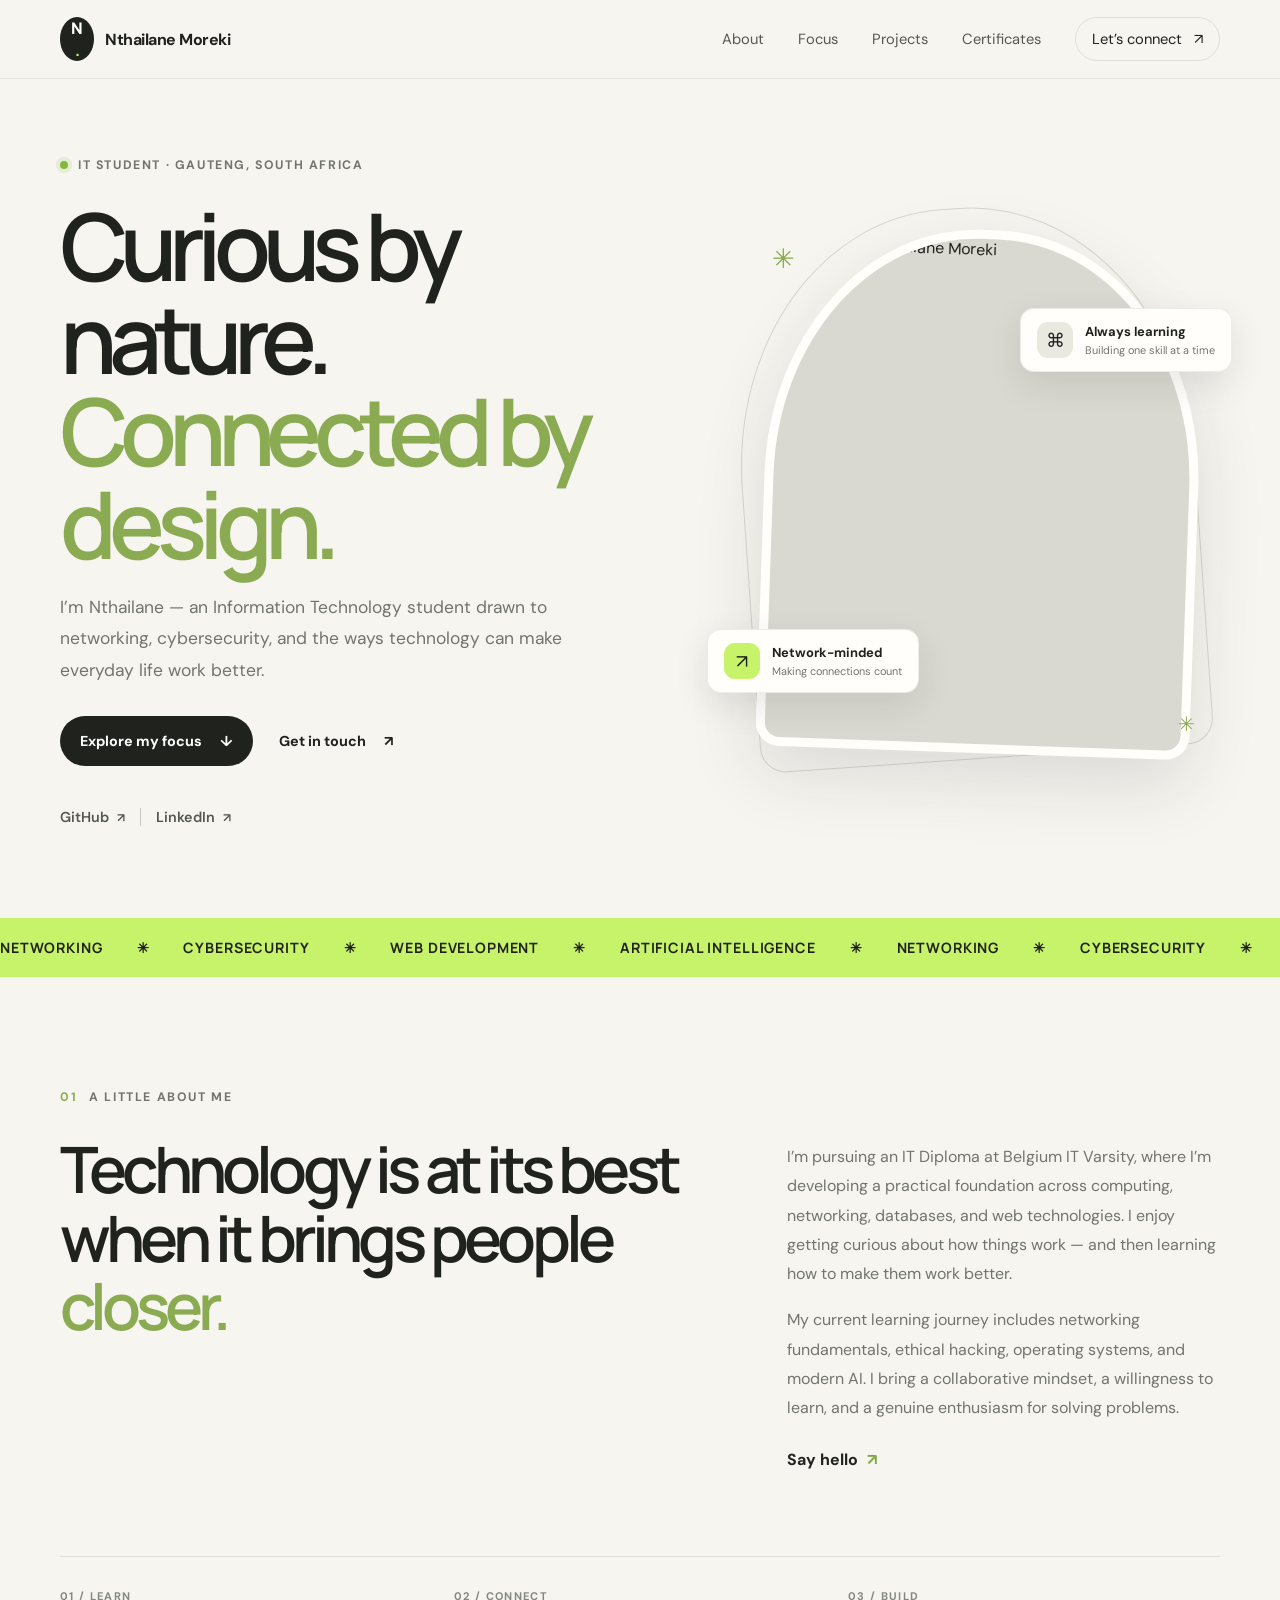
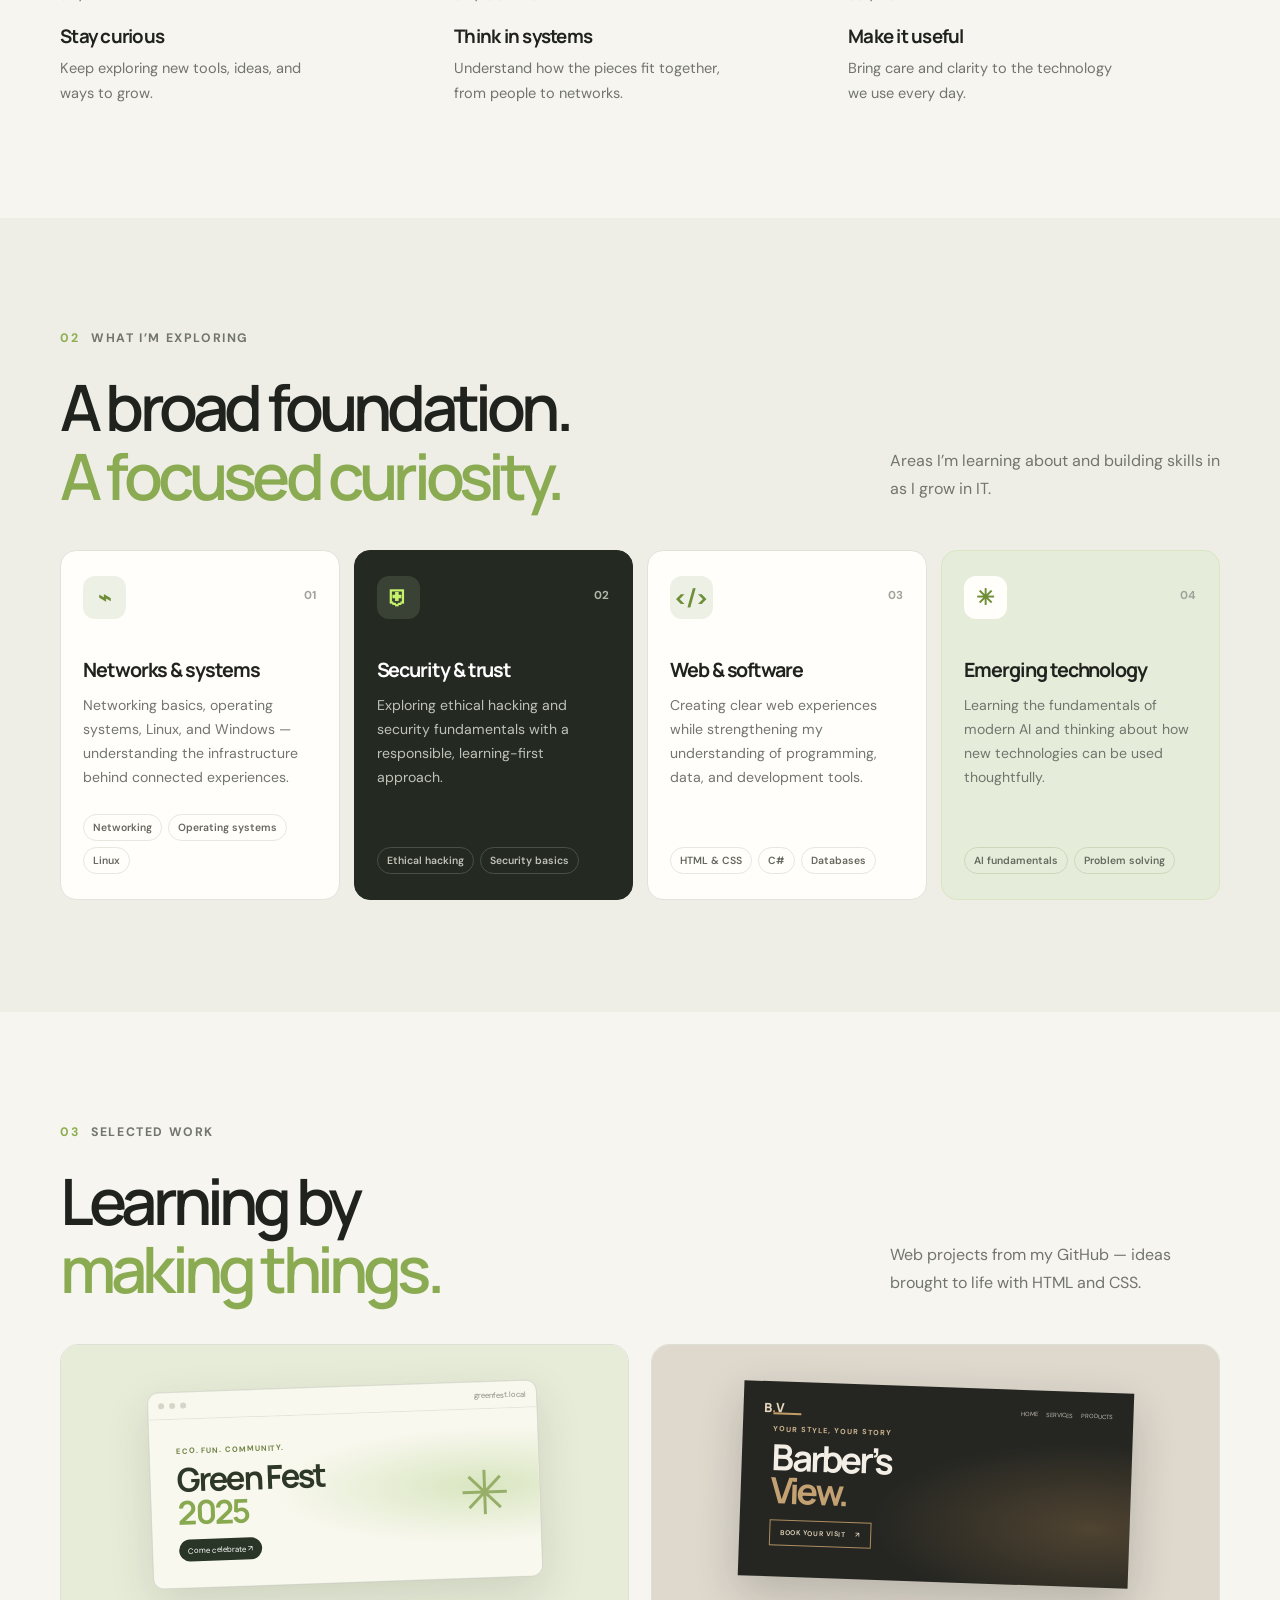
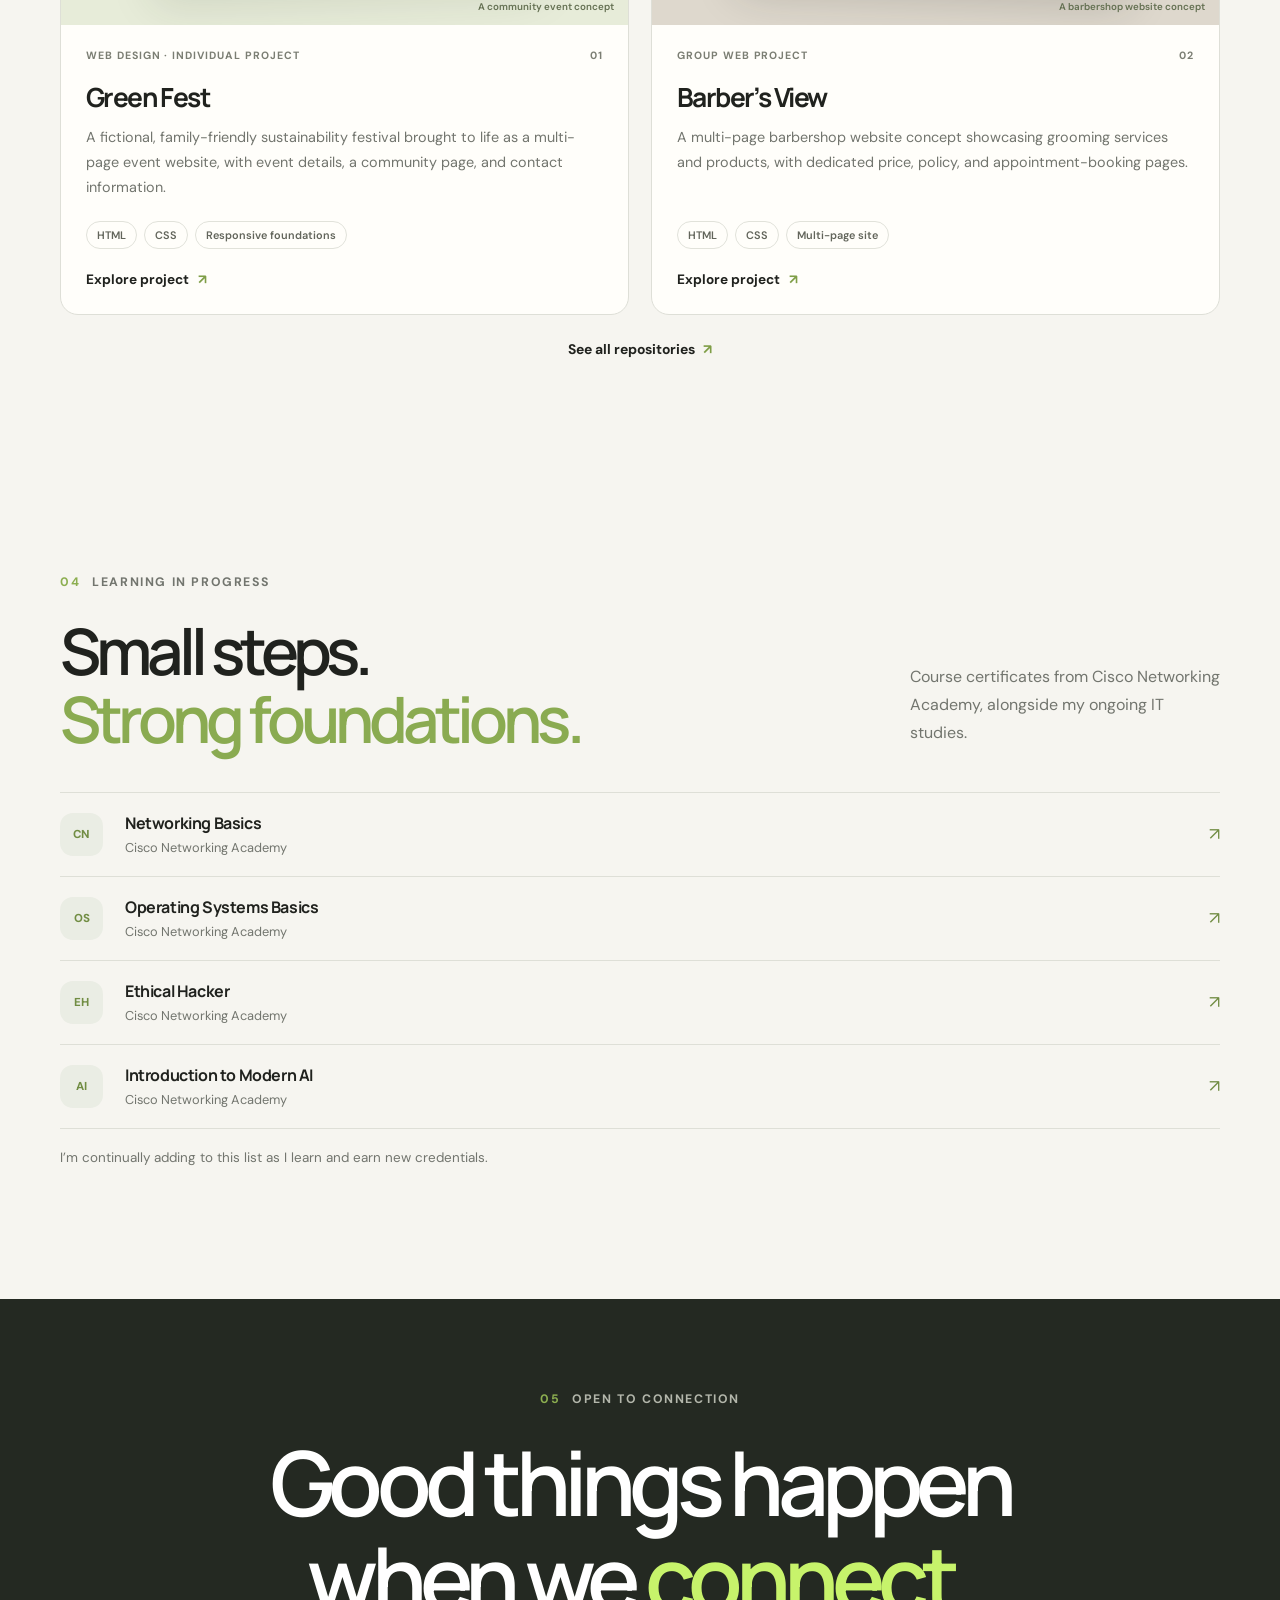
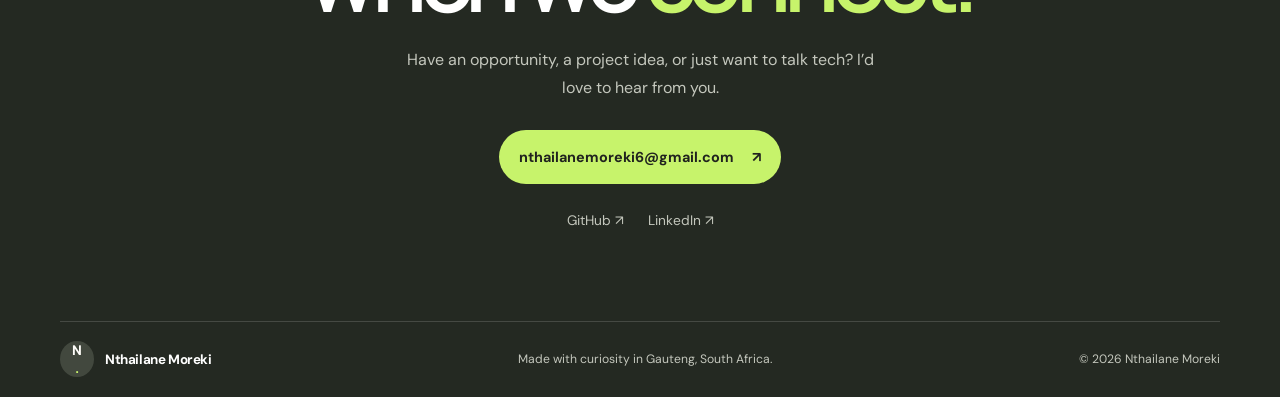
==== index.html @ 4c878d3d "Add files via upload" ====
<!doctype html>
<html lang="en">
  <head>
    <meta charset="UTF-8" />
    <meta name="viewport" content="width=device-width, initial-scale=1.0" />
    <meta
      name="description"
      content="The portfolio of Nthailane Moreki, an IT student in Gauteng, South Africa, focused on networking, cybersecurity, and thoughtful web experiences."
    />
    <meta name="theme-color" content="#f6f5f0" />
    <title>Nthailane Moreki — IT Student &amp; Aspiring Network Professional</title>
    <link rel="preconnect" href="https://fonts.googleapis.com" />
    <link rel="preconnect" href="https://fonts.gstatic.com" crossorigin />
    <link
      href="https://fonts.googleapis.com/css2?family=DM+Sans:wght@400;500;600;700&family=Manrope:wght@400;500;600;700;800&display=swap"
      rel="stylesheet"
    />
    <link rel="stylesheet" href="styles.css" />
    <script src="script.js" defer></script>
  </head>
  <body>
    <a class="skip-link" href="#main">Skip to content</a>
    <header class="site-header">
      <nav class="nav container" aria-label="Main navigation">
        <a class="brand" href="#home" aria-label="Nthailane Moreki, home">
          <span class="brand-mark">N<span>.</span></span>
          <span>Nthailane Moreki</span>
        </a>
        <button
          class="menu-toggle"
          type="button"
          aria-expanded="false"
          aria-controls="nav-links"
          aria-label="Open navigation menu"
        >
          <span></span><span></span>
        </button>
        <div class="nav-links" id="nav-links">
          <a href="#about">About</a>
          <a href="#focus">Focus</a>
          <a href="#projects">Projects</a>
          <a href="#certificates">Certificates</a>
          <a class="nav-contact" href="#contact">Let’s connect <span aria-hidden="true">↗</span></a>
        </div>
      </nav>
    </header>

    <main id="main">
      <section class="hero container" id="home" aria-labelledby="hero-title">
        <div class="hero-copy">
          <p class="eyebrow"><span class="status-dot"></span> IT student · Gauteng, South Africa</p>
          <h1 id="hero-title">Curious by nature.<br /><span>Connected by design.</span></h1>
          <p class="hero-intro">
            I’m Nthailane — an Information Technology student drawn to networking,
            cybersecurity, and the ways technology can make everyday life work better.
          </p>
          <div class="hero-actions">
            <a class="button button-primary" href="#focus">Explore my focus <span aria-hidden="true">↓</span></a>
            <a class="button button-text" href="mailto:nthailanemoreki6@gmail.com">Get in touch <span aria-hidden="true">↗</span></a>
          </div>
          <div class="hero-socials" aria-label="Social profiles">
            <a href="https://github.com/Nthailne" target="_blank" rel="noreferrer">
              GitHub <span aria-hidden="true">↗</span>
            </a>
            <span class="social-divider" aria-hidden="true"></span>
            <a href="https://www.linkedin.com/in/nthailane-moreki-953134298" target="_blank" rel="noreferrer">
              LinkedIn <span aria-hidden="true">↗</span>
            </a>
          </div>
        </div>
        <div class="hero-art" aria-label="Portrait of Nthailane Moreki">
          <div class="portrait-frame">
            <img
              src="assets/portrait.png"
              alt="Portrait of Nthailane Moreki"
              width="768"
              height="1024"
            />
          </div>
          <div class="portrait-note note-top">
            <span class="note-icon" aria-hidden="true">⌘</span>
            <span><strong>Always learning</strong><small>Building one skill at a time</small></span>
          </div>
          <div class="portrait-note note-bottom">
            <span class="note-icon note-icon-green" aria-hidden="true">↗</span>
            <span><strong>Network-minded</strong><small>Making connections count</small></span>
          </div>
          <span class="art-spark spark-one" aria-hidden="true">✳</span>
          <span class="art-spark spark-two" aria-hidden="true">✳</span>
        </div>
      </section>

      <div class="ticker" aria-label="Areas of interest">
        <div class="ticker-track">
          <span>Networking</span><i>✳</i><span>Cybersecurity</span><i>✳</i><span>Web development</span><i>✳</i><span>Artificial intelligence</span><i>✳</i>
          <span>Networking</span><i>✳</i><span>Cybersecurity</span><i>✳</i><span>Web development</span><i>✳</i><span>Artificial intelligence</span><i>✳</i>
        </div>
      </div>

      <section class="section container about-section" id="about" aria-labelledby="about-title">
        <div class="section-kicker"><span>01</span> A little about me</div>
        <div class="about-layout">
          <h2 id="about-title">Technology is at its best when it brings people <span>closer.</span></h2>
          <div class="about-copy">
            <p>
              I’m pursuing an IT Diploma at Belgium IT Varsity, where I’m developing
              a practical foundation across computing, networking, databases, and web
              technologies. I enjoy getting curious about how things work — and then
              learning how to make them work better.
            </p>
            <p>
              My current learning journey includes networking fundamentals, ethical
              hacking, operating systems, and modern AI. I bring a collaborative mindset,
              a willingness to learn, and a genuine enthusiasm for solving problems.
            </p>
            <a class="inline-link" href="mailto:nthailanemoreki6@gmail.com">Say hello <span aria-hidden="true">↗</span></a>
          </div>
        </div>
        <div class="principles">
          <article class="principle">
            <span class="principle-number">01 / LEARN</span>
            <h3>Stay curious</h3>
            <p>Keep exploring new tools, ideas, and ways to grow.</p>
          </article>
          <article class="principle">
            <span class="principle-number">02 / CONNECT</span>
            <h3>Think in systems</h3>
            <p>Understand how the pieces fit together, from people to networks.</p>
          </article>
          <article class="principle">
            <span class="principle-number">03 / BUILD</span>
            <h3>Make it useful</h3>
            <p>Bring care and clarity to the technology we use every day.</p>
          </article>
        </div>
      </section>

      <section class="section focus-section" id="focus" aria-labelledby="focus-title">
        <div class="container">
          <div class="section-kicker"><span>02</span> What I’m exploring</div>
          <div class="section-heading">
            <h2 id="focus-title">A broad foundation.<br /><span>A focused curiosity.</span></h2>
            <p>Areas I’m learning about and building skills in as I grow in IT.</p>
          </div>
          <div class="focus-grid">
            <article class="focus-card">
              <span class="focus-icon" aria-hidden="true">⌁</span>
              <span class="focus-index">01</span>
              <h3>Networks &amp; systems</h3>
              <p>Networking basics, operating systems, Linux, and Windows — understanding the infrastructure behind connected experiences.</p>
              <div class="tag-row"><span>Networking</span><span>Operating systems</span><span>Linux</span></div>
            </article>
            <article class="focus-card focus-card-dark">
              <span class="focus-icon" aria-hidden="true">⛨</span>
              <span class="focus-index">02</span>
              <h3>Security &amp; trust</h3>
              <p>Exploring ethical hacking and security fundamentals with a responsible, learning-first approach.</p>
              <div class="tag-row"><span>Ethical hacking</span><span>Security basics</span></div>
            </article>
            <article class="focus-card">
              <span class="focus-icon" aria-hidden="true">&lt;/&gt;</span>
              <span class="focus-index">03</span>
              <h3>Web &amp; software</h3>
              <p>Creating clear web experiences while strengthening my understanding of programming, data, and development tools.</p>
              <div class="tag-row"><span>HTML &amp; CSS</span><span>C#</span><span>Databases</span></div>
            </article>
            <article class="focus-card focus-card-accent">
              <span class="focus-icon" aria-hidden="true">✳</span>
              <span class="focus-index">04</span>
              <h3>Emerging technology</h3>
              <p>Learning the fundamentals of modern AI and thinking about how new technologies can be used thoughtfully.</p>
              <div class="tag-row"><span>AI fundamentals</span><span>Problem solving</span></div>
            </article>
          </div>
        </div>
      </section>

      <section class="section container projects-section" id="projects" aria-labelledby="projects-title">
        <div class="section-kicker"><span>03</span> Selected work</div>
        <div class="section-heading">
          <h2 id="projects-title">Learning by<br /><span>making things.</span></h2>
          <p>Web projects from my GitHub — ideas brought to life with HTML and CSS.</p>
        </div>
        <div class="project-grid">
          <article class="project-card">
            <div class="project-preview green-preview" aria-hidden="true">
              <div class="preview-browser">
                <div class="preview-browser-bar"><span></span><span></span><span></span><small>greenfest.local</small></div>
                <div class="green-preview-content">
                  <span class="preview-eyebrow">ECO. FUN. COMMUNITY.</span>
                  <strong>Green Fest<br /><span>2025</span></strong>
                  <span class="preview-cta">Come celebrate ↗</span>
                  <span class="preview-leaf">✳</span>
                </div>
              </div>
              <span class="preview-label">A community event concept</span>
            </div>
            <div class="project-content">
              <div class="project-meta"><span>Web design · Individual project</span><span>01</span></div>
              <h3>Green Fest</h3>
              <p>A fictional, family-friendly sustainability festival brought to life as a multi-page event website, with event details, a community page, and contact information.</p>
              <div class="project-tags"><span>HTML</span><span>CSS</span><span>Responsive foundations</span></div>
              <a
                class="project-link"
                href="https://github.com/Nthailne/Webproject2/tree/main/WPR161%20Assignment-3/WPR161%20Assignment"
                target="_blank"
                rel="noreferrer"
                aria-label="View Green Fest project files on GitHub"
              >Explore project <span aria-hidden="true">↗</span></a>
            </div>
          </article>

          <article class="project-card">
            <div class="project-preview barber-preview" aria-hidden="true">
              <div class="barber-preview-content">
                <span class="barber-preview-brand">B<span>.</span>V</span>
                <span class="barber-preview-nav">HOME　 SERVICES　 PRODUCTS</span>
                <span class="barber-preview-rule"></span>
                <span class="barber-preview-kicker">YOUR STYLE, YOUR STORY</span>
                <strong>Barber’s<br /><span>View.</span></strong>
                <span class="barber-preview-button">BOOK YOUR VISIT　 ↗</span>
              </div>
              <span class="preview-label">A barbershop website concept</span>
            </div>
            <div class="project-content">
              <div class="project-meta"><span>Group web project</span><span>02</span></div>
              <h3>Barber’s View</h3>
              <p>A multi-page barbershop website concept showcasing grooming services and products, with dedicated price, policy, and appointment-booking pages.</p>
              <div class="project-tags"><span>HTML</span><span>CSS</span><span>Multi-page site</span></div>
              <a
                class="project-link"
                href="https://github.com/Nthailne/Web/tree/main/Project%20WRP161%20GROUP%20K1-A/Project%20WRP161%20GROUP%20K1-A"
                target="_blank"
                rel="noreferrer"
                aria-label="View Barber’s View project files on GitHub"
              >Explore project <span aria-hidden="true">↗</span></a>
            </div>
          </article>
        </div>
        <a class="all-projects-link" href="https://github.com/Nthailne?tab=repositories" target="_blank" rel="noreferrer">See all repositories <span aria-hidden="true">↗</span></a>
      </section>

      <section class="section container certificates-section" id="certificates" aria-labelledby="certificates-title">
        <div class="section-kicker"><span>04</span> Learning in progress</div>
        <div class="section-heading certificate-heading">
          <h2 id="certificates-title">Small steps.<br /><span>Strong foundations.</span></h2>
          <p>Course certificates from Cisco Networking Academy, alongside my ongoing IT studies.</p>
        </div>
        <div class="certificate-list">
          <a class="certificate" href="https://www.netacad.com/certificates/?issuanceId=53b3142d-e673-4922-b9e4-df9b06e0c4f4" target="_blank" rel="noreferrer">
            <span class="certificate-mark">CN</span>
            <span class="certificate-info"><strong>Networking Basics</strong><small>Cisco Networking Academy</small></span>
            <span class="certificate-link" aria-label="View Networking Basics certificate">↗</span>
          </a>
          <a class="certificate" href="https://www.netacad.com/certificates/?issuanceId=6ae05796-5d64-4e06-bf46-164c580086ac" target="_blank" rel="noreferrer">
            <span class="certificate-mark">OS</span>
            <span class="certificate-info"><strong>Operating Systems Basics</strong><small>Cisco Networking Academy</small></span>
            <span class="certificate-link" aria-label="View Operating Systems Basics certificate">↗</span>
          </a>
          <a class="certificate" href="https://www.netacad.com/certificates/?issuanceId=324e916f-9018-460d-a2b4-26484194b357" target="_blank" rel="noreferrer">
            <span class="certificate-mark">EH</span>
            <span class="certificate-info"><strong>Ethical Hacker</strong><small>Cisco Networking Academy</small></span>
            <span class="certificate-link" aria-label="View Ethical Hacker certificate">↗</span>
          </a>
          <a class="certificate" href="https://www.netacad.com/certificates/?issuanceId=44372e90-e81b-4233-b494-1ccb7a37f717" target="_blank" rel="noreferrer">
            <span class="certificate-mark">AI</span>
            <span class="certificate-info"><strong>Introduction to Modern AI</strong><small>Cisco Networking Academy</small></span>
            <span class="certificate-link" aria-label="View Introduction to Modern AI certificate">↗</span>
          </a>
        </div>
        <p class="certificate-note">I’m continually adding to this list as I learn and earn new credentials.</p>
      </section>

      <section class="contact-section" id="contact" aria-labelledby="contact-title">
        <div class="container contact-inner">
          <div class="section-kicker"><span>05</span> Open to connection</div>
          <h2 id="contact-title">Good things happen<br />when we <span>connect.</span></h2>
          <p>Have an opportunity, a project idea, or just want to talk tech? I’d love to hear from you.</p>
          <a class="button button-light" href="mailto:nthailanemoreki6@gmail.com">nthailanemoreki6@gmail.com <span aria-hidden="true">↗</span></a>
          <div class="contact-socials">
            <a href="https://github.com/Nthailne" target="_blank" rel="noreferrer">GitHub ↗</a>
            <a href="https://www.linkedin.com/in/nthailane-moreki-953134298" target="_blank" rel="noreferrer">LinkedIn ↗</a>
          </div>
        </div>
      </section>
    </main>

    <footer class="footer">
      <div class="container footer-inner">
        <a class="brand footer-brand" href="#home"><span class="brand-mark">N<span>.</span></span><span>Nthailane Moreki</span></a>
        <p>Made with curiosity in Gauteng, South Africa.</p>
        <span>© <span id="year">2026</span> Nthailane Moreki</span>
      </div>
    </footer>
  </body>
</html>
---- styles.css ----
:root {
  color-scheme: light;
  --paper: #f6f5f0;
  --ink: #20221e;
  --muted: #72756e;
  --line: #dedfd7;
  --green: #c7f36b;
  --deep: #242922;
  --white: #fffefa;
  --sans: "DM Sans", sans-serif;
  --display: "Manrope", sans-serif;
  --content: 1160px;
}

* { box-sizing: border-box; }
html { scroll-behavior: smooth; scroll-padding-top: 92px; }
body {
  margin: 0;
  background: var(--paper);
  color: var(--ink);
  font-family: var(--sans);
  -webkit-font-smoothing: antialiased;
}
a { color: inherit; text-decoration: none; }
img { display: block; max-width: 100%; }
button { font: inherit; }
.container { width: min(var(--content), calc(100% - 48px)); margin-inline: auto; }
.skip-link {
  position: absolute;
  z-index: 100;
  top: 12px;
  left: 12px;
  padding: 12px 16px;
  transform: translateY(-160%);
  background: var(--ink);
  color: white;
  border-radius: 8px;
}
.skip-link:focus { transform: translateY(0); }
.site-header {
  position: sticky;
  z-index: 20;
  top: 0;
  background: rgb(246 245 240 / 92%);
  border-bottom: 1px solid rgb(32 34 30 / 8%);
  backdrop-filter: blur(18px);
}
.nav { min-height: 78px; display: flex; align-items: center; justify-content: space-between; }
.brand { display: inline-flex; align-items: center; gap: 11px; font-weight: 700; letter-spacing: -0.03em; }
.brand-mark {
  display: grid;
  width: 34px;
  aspect-ratio: 1;
  place-items: center;
  border-radius: 50%;
  background: var(--ink);
  color: var(--white);
  font-family: var(--display);
  font-weight: 800;
}
.brand-mark span { color: var(--green); }
.nav-links { display: flex; align-items: center; gap: 34px; color: #565950; font-size: 0.92rem; }
.nav-links a:not(.nav-contact):hover, .hero-socials a:hover, .contact-socials a:hover { color: #658f20; }
.nav-contact { padding: 11px 16px; border: 1px solid var(--line); border-radius: 999px; color: var(--ink); }
.nav-contact span { margin-left: 8px; }
.menu-toggle { display: none; }

.hero { display: grid; grid-template-columns: 1.08fr 0.92fr; min-height: 690px; align-items: center; gap: 52px; padding-block: 58px 72px; }
.hero-copy { padding-block: 20px; }
.eyebrow, .section-kicker { color: var(--muted); font-size: 0.77rem; font-weight: 700; letter-spacing: 0.13em; text-transform: uppercase; }
.eyebrow { display: flex; align-items: center; gap: 10px; margin: 0 0 26px; }
.status-dot { width: 8px; height: 8px; border-radius: 50%; background: #85b93b; box-shadow: 0 0 0 4px rgb(133 185 59 / 14%); }
h1, h2, h3, p { margin-top: 0; }
h1, h2, h3 { font-family: var(--display); }
h1 { max-width: 700px; margin-bottom: 23px; font-size: clamp(3.5rem, 7.3vw, 6.3rem); font-weight: 600; letter-spacing: -0.085em; line-height: 0.99; }
h1 span, .section-heading h2 span, .about-layout h2 span { color: #8aab51; }
.hero-intro { max-width: 520px; margin-bottom: 30px; color: var(--muted); font-size: 1.09rem; line-height: 1.8; }
.hero-actions { display: flex; flex-wrap: wrap; gap: 12px; align-items: center; }
.button { display: inline-flex; min-height: 50px; align-items: center; justify-content: center; gap: 18px; padding: 0 20px; border-radius: 999px; font-size: 0.9rem; font-weight: 700; transition: transform 180ms ease, background 180ms ease; }
.button:hover { transform: translateY(-2px); }
.button-primary { background: var(--ink); color: white; }
.button-primary:hover { background: #3d4438; }
.button-text { padding-inline: 14px; }
.hero-socials { display: flex; align-items: center; gap: 15px; margin-top: 42px; color: #55584f; font-size: 0.9rem; font-weight: 600; }
.hero-socials a span { margin-left: 4px; font-size: 0.78rem; }
.social-divider { height: 18px; width: 1px; background: #c8c9c0; }
.hero-art { position: relative; width: min(100%, 478px); justify-self: end; padding: 22px; }
.hero-art::before { position: absolute; inset: 0 24px 16px 0; border: 1px solid #d5d8cb; border-radius: 48% 48% 26px 26px; content: ""; transform: rotate(-4deg); }
.portrait-frame { position: relative; z-index: 1; width: 100%; overflow: hidden; aspect-ratio: 0.83; border: 9px solid var(--white); border-radius: 48% 48% 24px 24px; background: #dad9d1; box-shadow: 0 26px 70px rgb(32 34 30 / 12%); transform: rotate(2deg); }
.portrait-frame img { width: 100%; height: 100%; object-fit: cover; object-position: center 38%; }
.portrait-note { position: absolute; z-index: 2; display: flex; align-items: center; gap: 12px; padding: 13px 16px; border: 1px solid rgb(32 34 30 / 8%); border-radius: 14px; background: var(--white); box-shadow: 0 12px 35px rgb(32 34 30 / 10%); }
.note-top { top: 100px; right: -12px; }
.note-bottom { bottom: 82px; left: -35px; }
.note-icon { display: grid; width: 36px; aspect-ratio: 1; place-items: center; border-radius: 11px; background: #e9e9e0; font-size: 1.2rem; }
.note-icon-green { background: var(--green); }
.portrait-note strong, .portrait-note small { display: block; }
.portrait-note strong { font-size: 0.81rem; }
.portrait-note small { margin-top: 3px; color: var(--muted); font-size: 0.68rem; }
.art-spark { position: absolute; z-index: 2; color: #89ab50; }
.spark-one { top: 33px; left: 30px; font-size: 1.7rem; }
.spark-two { right: 25px; bottom: 38px; font-size: 1.25rem; }

.ticker { overflow: hidden; padding-block: 20px; background: var(--green); }
.ticker-track { display: flex; width: max-content; align-items: center; gap: 34px; animation: ticker 34s linear infinite; font-family: var(--display); font-size: 0.89rem; font-weight: 700; letter-spacing: 0.06em; text-transform: uppercase; }
.ticker-track i { font-size: 0.9rem; font-style: normal; }
@keyframes ticker { to { transform: translateX(-50%); } }

.section { padding-block: 112px; }
.section-kicker { display: flex; align-items: center; gap: 12px; }
.section-kicker span { color: #8cae50; font-variant-numeric: tabular-nums; }
.about-layout { display: grid; grid-template-columns: 1fr 0.68fr; gap: 90px; align-items: start; margin-top: 30px; }
.about-layout h2, .section-heading h2, .contact-inner h2 { margin-bottom: 0; font-size: clamp(2.6rem, 5vw, 4.2rem); font-weight: 600; letter-spacing: -0.075em; line-height: 1.07; }
.about-copy { padding-top: 7px; color: var(--muted); line-height: 1.83; }
.about-copy p { margin-bottom: 17px; }
.inline-link { display: inline-flex; align-items: center; gap: 9px; margin-top: 5px; color: var(--ink); font-weight: 700; }
.inline-link span { color: #82a744; }
.principles { display: grid; grid-template-columns: repeat(3, 1fr); gap: 22px; margin-top: 82px; padding-top: 27px; border-top: 1px solid var(--line); }
.principle { padding-right: 15px; }
.principle-number { color: #85887f; font-size: 0.69rem; font-weight: 700; letter-spacing: 0.12em; }
.principle h3 { margin: 18px 0 8px; font-size: 1.17rem; letter-spacing: -0.04em; }
.principle p { max-width: 270px; margin-bottom: 0; color: var(--muted); font-size: 0.91rem; line-height: 1.7; }

.focus-section { background: #eeeee7; }
.section-heading { display: flex; align-items: end; justify-content: space-between; gap: 30px; margin: 27px 0 40px; }
.section-heading h2 { font-size: clamp(2.7rem, 5vw, 4.2rem); }
.section-heading > p { max-width: 330px; margin-bottom: 7px; color: var(--muted); line-height: 1.75; }
.focus-grid { display: grid; grid-template-columns: repeat(4, 1fr); gap: 14px; }
.focus-card { position: relative; display: flex; min-height: 345px; flex-direction: column; align-items: flex-start; padding: 25px 22px; border: 1px solid #e1e2da; border-radius: 16px; background: var(--white); }
.focus-icon { display: grid; width: 43px; aspect-ratio: 1; place-items: center; border-radius: 12px; background: #edf1e5; color: #6e8e38; font-size: 1.35rem; font-weight: 700; }
.focus-index { position: absolute; top: 37px; right: 23px; color: #a1a39b; font-size: 0.72rem; font-weight: 700; }
.focus-card h3 { margin: 37px 0 11px; font-size: 1.23rem; letter-spacing: -0.055em; }
.focus-card p { margin-bottom: 24px; color: var(--muted); font-size: 0.88rem; line-height: 1.7; }
.tag-row { display: flex; flex-wrap: wrap; gap: 6px; margin-top: auto; }
.tag-row span { padding: 6px 9px; border: 1px solid #e6e7df; border-radius: 999px; color: #66695f; font-size: 0.65rem; font-weight: 600; }
.focus-card-dark { border-color: var(--deep); background: var(--deep); color: white; }
.focus-card-dark .focus-icon { background: #3a4135; color: var(--green); }
.focus-card-dark .focus-index { color: #b2b5aa; }
.focus-card-dark p, .focus-card-dark .tag-row span { color: #c0c2b8; }
.focus-card-dark .tag-row span { border-color: #4b5046; }
.focus-card-accent { border-color: #d9e6bf; background: #e5edda; }
.focus-card-accent .focus-icon { background: var(--white); }
.focus-card-accent .tag-row span { border-color: #cbd8b8; }

.projects-section { padding-bottom: 104px; }
.project-grid { display: grid; grid-template-columns: repeat(2, minmax(0, 1fr)); gap: 22px; }
.project-card { overflow: hidden; border: 1px solid var(--line); border-radius: 18px; background: var(--white); }
.project-preview { position: relative; display: grid; min-height: 280px; place-items: center; overflow: hidden; padding: 34px; }
.green-preview { background: #e7ecd9; }
.preview-browser { width: min(100%, 390px); overflow: hidden; border: 1px solid rgb(31 44 28 / 14%); border-radius: 11px; background: #f9f8ef; box-shadow: 0 16px 45px rgb(38 48 31 / 13%); transform: rotate(-2deg); }
.preview-browser-bar { display: flex; height: 27px; align-items: center; gap: 5px; padding-inline: 10px; border-bottom: 1px solid #e5e4da; }
.preview-browser-bar > span { width: 6px; aspect-ratio: 1; border-radius: 50%; background: #d6d5ca; }
.preview-browser-bar small { margin-left: auto; color: #8c8c81; font-size: 0.48rem; }
.green-preview-content { position: relative; display: flex; min-height: 168px; flex-direction: column; align-items: flex-start; justify-content: center; padding: 22px 26px; background: radial-gradient(ellipse at 85% 45%, rgb(156 196 107 / 35%), transparent 45%), #f9f8ef; }
.preview-eyebrow { color: #718548; font-size: 0.48rem; font-weight: 700; letter-spacing: 0.12em; }
.green-preview-content > strong { margin-top: 8px; color: #2e3829; font-family: var(--display); font-size: 2.05rem; letter-spacing: -0.08em; line-height: 0.98; }
.green-preview-content > strong span { color: #88a950; }
.preview-cta { margin-top: 11px; padding: 6px 9px; border-radius: 99px; background: #293527; color: white; font-size: 0.49rem; }
.preview-leaf { position: absolute; right: 29px; color: #96ae67; font-size: 3.8rem; }
.preview-label { position: absolute; right: 14px; bottom: 12px; color: #647052; font-size: 0.61rem; font-weight: 600; }
.barber-preview { background: #ded8cd; }
.barber-preview-content { display: flex; width: min(100%, 390px); min-height: 195px; flex-direction: column; align-items: flex-start; justify-content: center; padding: 25px 30px; background: radial-gradient(ellipse at 90% 70%, rgb(184 139 86 / 29%), transparent 44%), #252622; box-shadow: 0 16px 45px rgb(30 30 25 / 20%); color: #f4efe6; transform: rotate(2deg); }
.barber-preview-brand { position: absolute; top: 17px; left: 21px; color: #e4d6bb; font-family: var(--display); font-size: 0.8rem; font-weight: 800; }
.barber-preview-brand span { color: #bd9967; }
.barber-preview-nav { position: absolute; top: 20px; right: 20px; color: #beb9af; font-size: 0.38rem; }
.barber-preview-rule { width: 28px; height: 2px; margin-bottom: 10px; background: #c29d67; }
.barber-preview-kicker { color: #cfb58f; font-size: 0.46rem; font-weight: 700; letter-spacing: 0.14em; }
.barber-preview-content > strong { margin-top: 7px; font-family: var(--display); font-size: 2.25rem; letter-spacing: -0.08em; line-height: 0.93; }
.barber-preview-content > strong span { color: #c4a173; }
.barber-preview-button { margin-top: 13px; padding: 7px 10px; border: 1px solid #ad8d60; color: #e4d6bb; font-size: 0.43rem; font-weight: 600; letter-spacing: 0.08em; }
.barber-preview + .preview-label { color: #f8f2e8; }
.project-content { padding: 24px 25px 25px; }
.project-meta { display: flex; justify-content: space-between; gap: 12px; color: #7b7e73; font-size: 0.66rem; font-weight: 700; letter-spacing: 0.09em; text-transform: uppercase; }
.project-content h3 { margin: 17px 0 10px; font-size: 1.65rem; letter-spacing: -0.06em; }
.project-content > p { min-height: 78px; margin-bottom: 18px; color: var(--muted); font-size: 0.9rem; line-height: 1.75; }
.project-tags { display: flex; flex-wrap: wrap; gap: 7px; }
.project-tags span { padding: 6px 10px; border: 1px solid #e1e2da; border-radius: 99px; color: #62655b; font-size: 0.68rem; font-weight: 600; }
.project-link { display: inline-flex; align-items: center; gap: 9px; margin-top: 22px; font-size: 0.85rem; font-weight: 700; }
.project-link span, .all-projects-link span { color: #7f9e47; }
.project-link:hover, .all-projects-link:hover { color: #658f20; }
.all-projects-link { display: flex; width: fit-content; align-items: center; gap: 8px; margin: 25px auto 0; font-size: 0.87rem; font-weight: 700; }

.certificates-section { padding-bottom: 120px; }
.certificate-heading { margin-bottom: 38px; }
.certificate-heading > p { max-width: 310px; }
.certificate-list { border-top: 1px solid var(--line); }
.certificate { display: grid; grid-template-columns: 48px 1fr 40px; min-height: 84px; align-items: center; gap: 17px; border-bottom: 1px solid var(--line); transition: padding 180ms ease, background 180ms ease; }
.certificate:hover { padding-inline: 10px; background: rgb(255 254 250 / 65%); }
.certificate-mark { display: grid; width: 43px; aspect-ratio: 1; place-items: center; border-radius: 13px; background: #eaede4; color: #718d43; font-size: 0.72rem; font-weight: 800; }
.certificate-info strong, .certificate-info small { display: block; }
.certificate-info strong { font-family: var(--display); font-size: 1rem; letter-spacing: -0.025em; }
.certificate-info small { margin-top: 5px; color: var(--muted); font-size: 0.8rem; }
.certificate-link { justify-self: end; color: #718d43; font-size: 1.1rem; }
.certificate-note { margin-top: 20px; color: var(--muted); font-size: 0.84rem; }

.contact-section { padding-block: 92px; background: var(--deep); color: white; }
.contact-inner { text-align: center; }
.contact-inner .section-kicker { justify-content: center; color: #b3b6ab; }
.contact-inner h2 { margin-top: 27px; font-size: clamp(3.1rem, 7vw, 5.8rem); }
.contact-inner h2 span { color: var(--green); }
.contact-inner > p { max-width: 470px; margin: 20px auto 28px; color: #c4c7bd; line-height: 1.75; }
.button-light { min-height: 54px; background: var(--green); color: var(--ink); }
.button-light:hover { background: #d6f89a; }
.contact-socials { display: flex; justify-content: center; gap: 24px; margin-top: 27px; color: #c4c7bd; font-size: 0.86rem; }
.footer { background: var(--deep); color: #c4c7bd; }
.footer-inner { display: flex; min-height: 76px; align-items: center; justify-content: space-between; gap: 18px; border-top: 1px solid rgb(255 255 255 / 15%); font-size: 0.76rem; }
.footer-brand { color: white; font-size: 0.84rem; }
.footer-brand .brand-mark { background: #42483e; }
.footer-inner p { margin: 0; }

:focus-visible { outline: 3px solid #85a94b; outline-offset: 4px; }
@media (max-width: 980px) {
  .hero { min-height: 600px; gap: 22px; }
  h1 { font-size: clamp(3.35rem, 8vw, 5.2rem); }
  .hero-art { width: min(100%, 410px); }
  .about-layout { gap: 45px; }
  .focus-grid { grid-template-columns: repeat(2, 1fr); }
  .focus-card { min-height: 310px; }
  .project-grid { gap: 15px; }
  .project-preview { min-height: 245px; padding: 22px; }
  .project-content { padding: 22px 19px; }
}
@media (max-width: 700px) {
  .container { width: min(100% - 36px, var(--content)); }
  .nav { min-height: 68px; }
  .menu-toggle { display: flex; width: 42px; height: 42px; flex-direction: column; align-items: center; justify-content: center; gap: 6px; border: 1px solid var(--line); border-radius: 50%; background: transparent; }
  .menu-toggle span { width: 16px; height: 1.5px; background: var(--ink); transition: transform 180ms ease; }
  .menu-toggle[aria-expanded="true"] span:first-child { transform: translateY(3.75px) rotate(45deg); }
  .menu-toggle[aria-expanded="true"] span:last-child { transform: translateY(-3.75px) rotate(-45deg); }
  .nav-links { position: absolute; top: calc(100% + 1px); right: 0; left: 0; display: none; flex-direction: column; align-items: stretch; gap: 0; padding: 10px 18px 20px; border-bottom: 1px solid var(--line); background: var(--paper); }
  .nav-links.is-open { display: flex; }
  .nav-links a { padding: 14px 5px; }
  .nav-links .nav-contact { margin-top: 8px; padding-inline: 14px; text-align: center; }
  .hero { grid-template-columns: 1fr; gap: 8px; padding-block: 64px 54px; }
  .hero-copy { padding-block: 0; }
  .eyebrow { margin-bottom: 22px; font-size: 0.69rem; }
  h1 { max-width: 550px; font-size: clamp(3.4rem, 13vw, 5rem); }
  .hero-intro { font-size: 1rem; }
  .hero-socials { margin-top: 28px; }
  .hero-art { width: min(88%, 390px); justify-self: center; margin-top: 24px; }
  .portrait-frame { aspect-ratio: 0.9; }
  .note-top { top: 70px; right: -22px; }
  .note-bottom { bottom: 52px; left: -24px; }
  .ticker { padding-block: 16px; }
  .ticker-track { gap: 23px; font-size: 0.75rem; }
  .section { padding-block: 78px; }
  .about-layout { grid-template-columns: 1fr; gap: 23px; margin-top: 23px; }
  .about-layout h2, .section-heading h2 { font-size: clamp(2.65rem, 10vw, 3.7rem); }
  .principles { grid-template-columns: 1fr; gap: 25px; margin-top: 47px; }
  .principle { padding: 0; }
  .principle h3 { margin-top: 10px; }
  .section-heading { display: block; margin-bottom: 28px; }
  .section-heading > p { margin-top: 17px; }
  .project-grid { grid-template-columns: 1fr; }
  .project-preview { min-height: 265px; }
  .project-content > p { min-height: auto; }
  .focus-grid { grid-template-columns: 1fr; gap: 12px; }
  .focus-card { min-height: 285px; padding: 24px; }
  .focus-card h3 { margin-top: 27px; }
  .certificate-heading { margin-bottom: 23px; }
  .certificate { grid-template-columns: 43px 1fr 24px; gap: 12px; min-height: 78px; }
  .certificate-info strong { font-size: 0.91rem; }
  .certificate-info small { font-size: 0.73rem; }
  .contact-section { padding-block: 73px; }
  .contact-inner h2 { font-size: clamp(3.1rem, 12vw, 4.7rem); }
  .contact-inner > p { font-size: 0.94rem; }
  .footer-inner { min-height: 100px; flex-wrap: wrap; justify-content: space-between; padding-block: 17px; }
  .footer-inner p { order: 3; width: 100%; }
}
@media (prefers-reduced-motion: reduce) {
  *, *::before, *::after { scroll-behavior: auto !important; animation-duration: 0.01ms !important; animation-iteration-count: 1 !important; transition-duration: 0.01ms !important; }
}
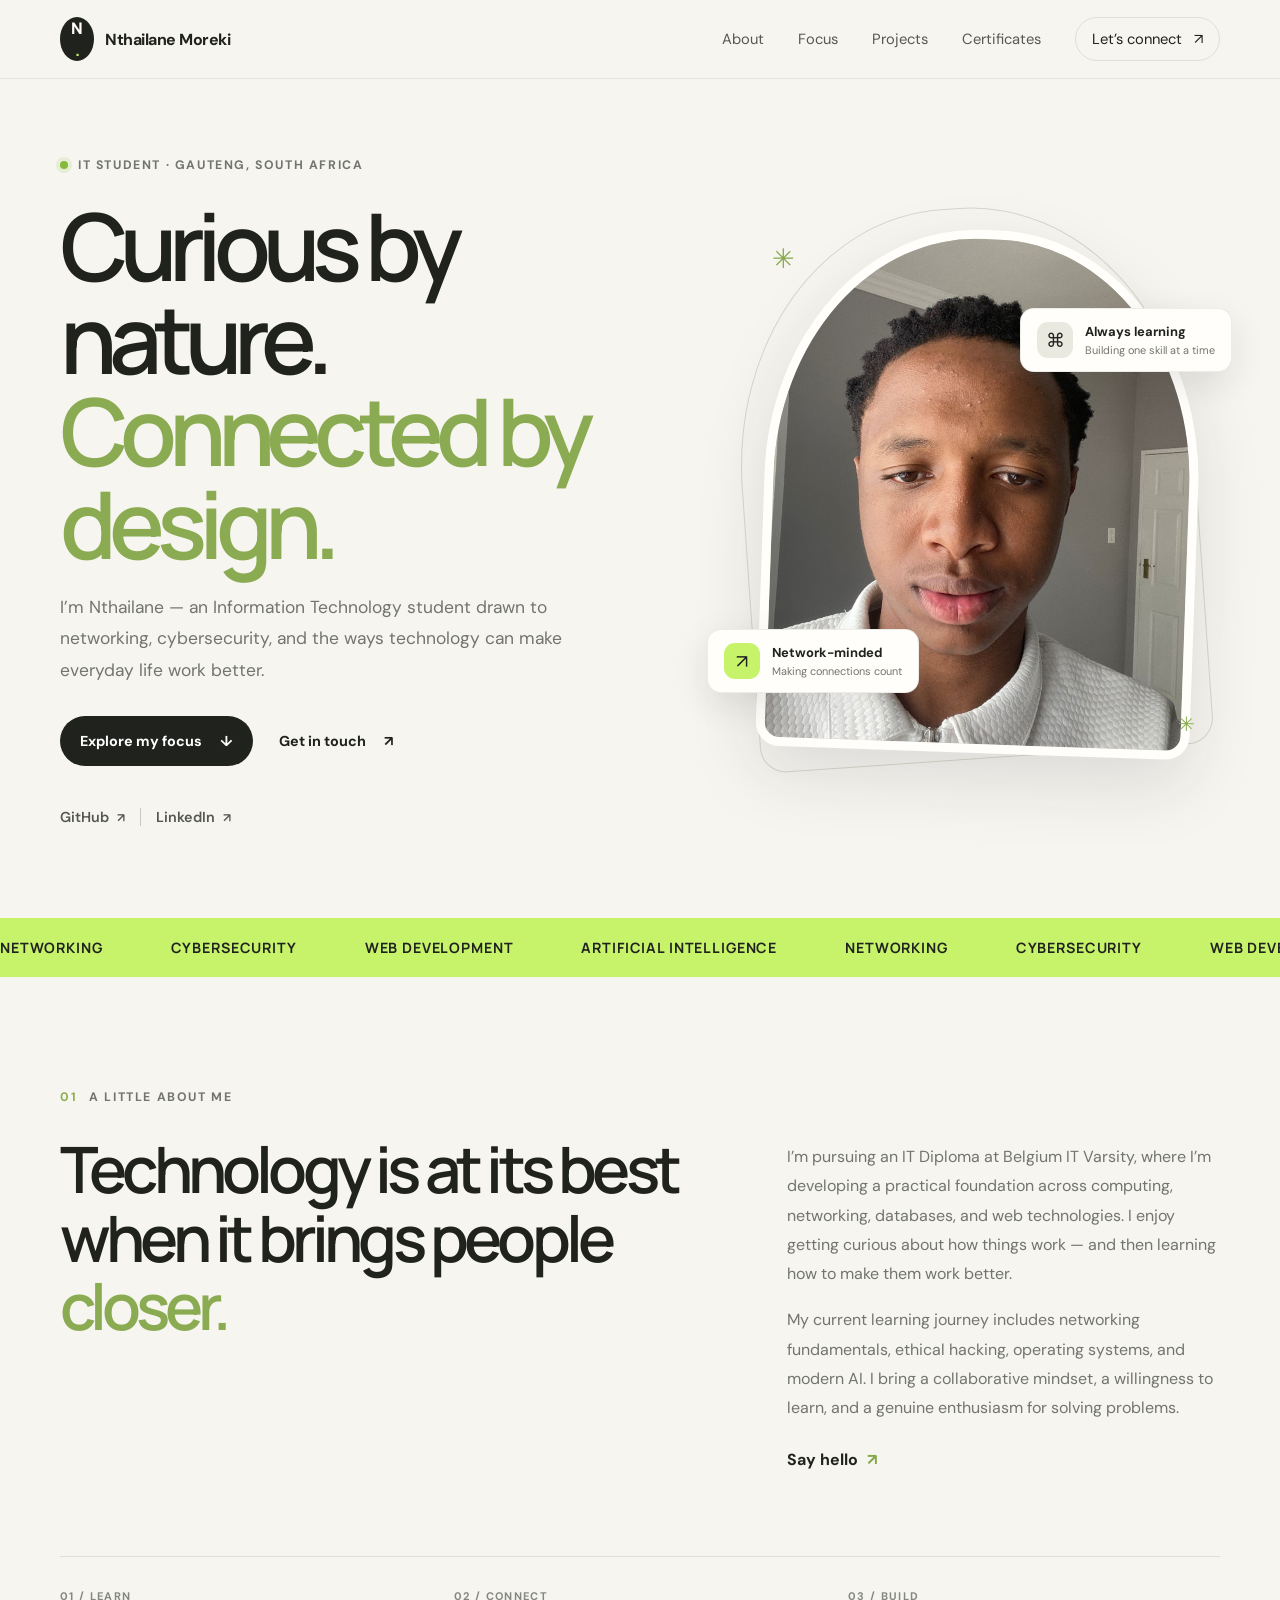
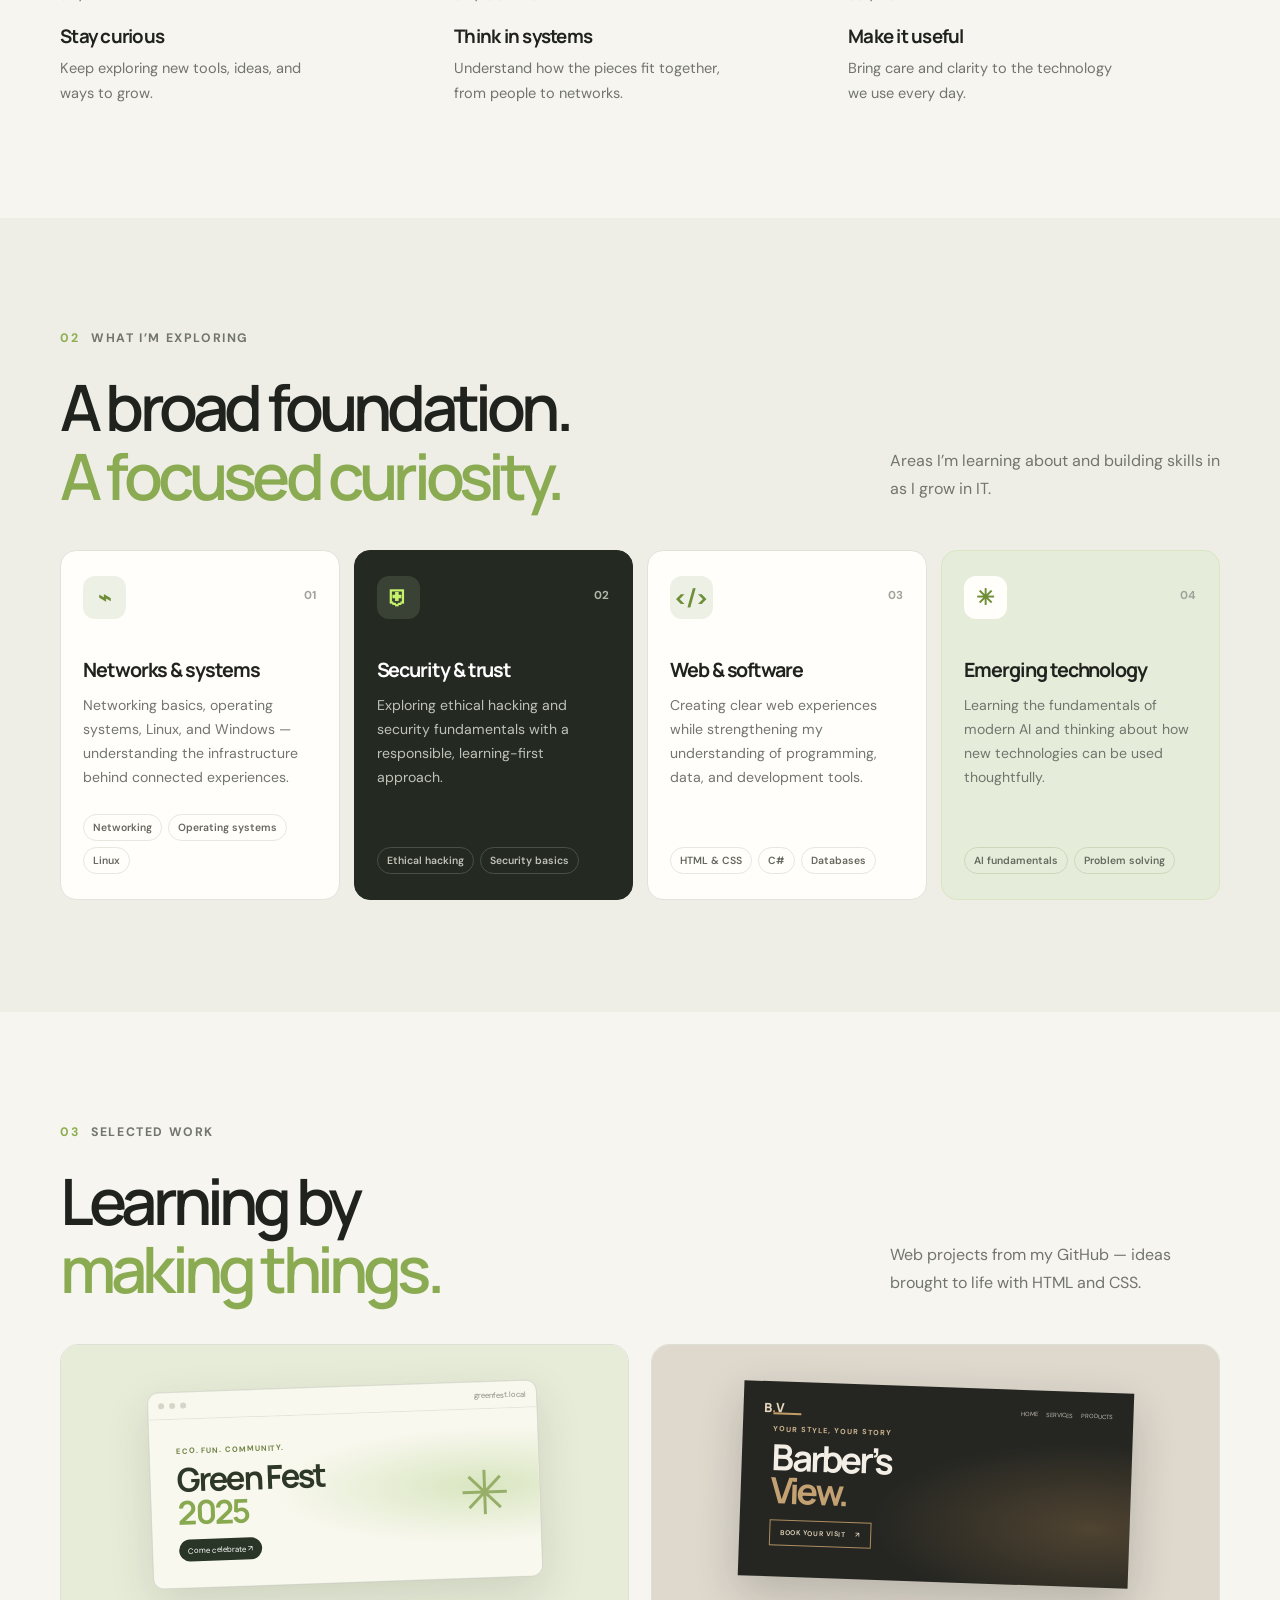
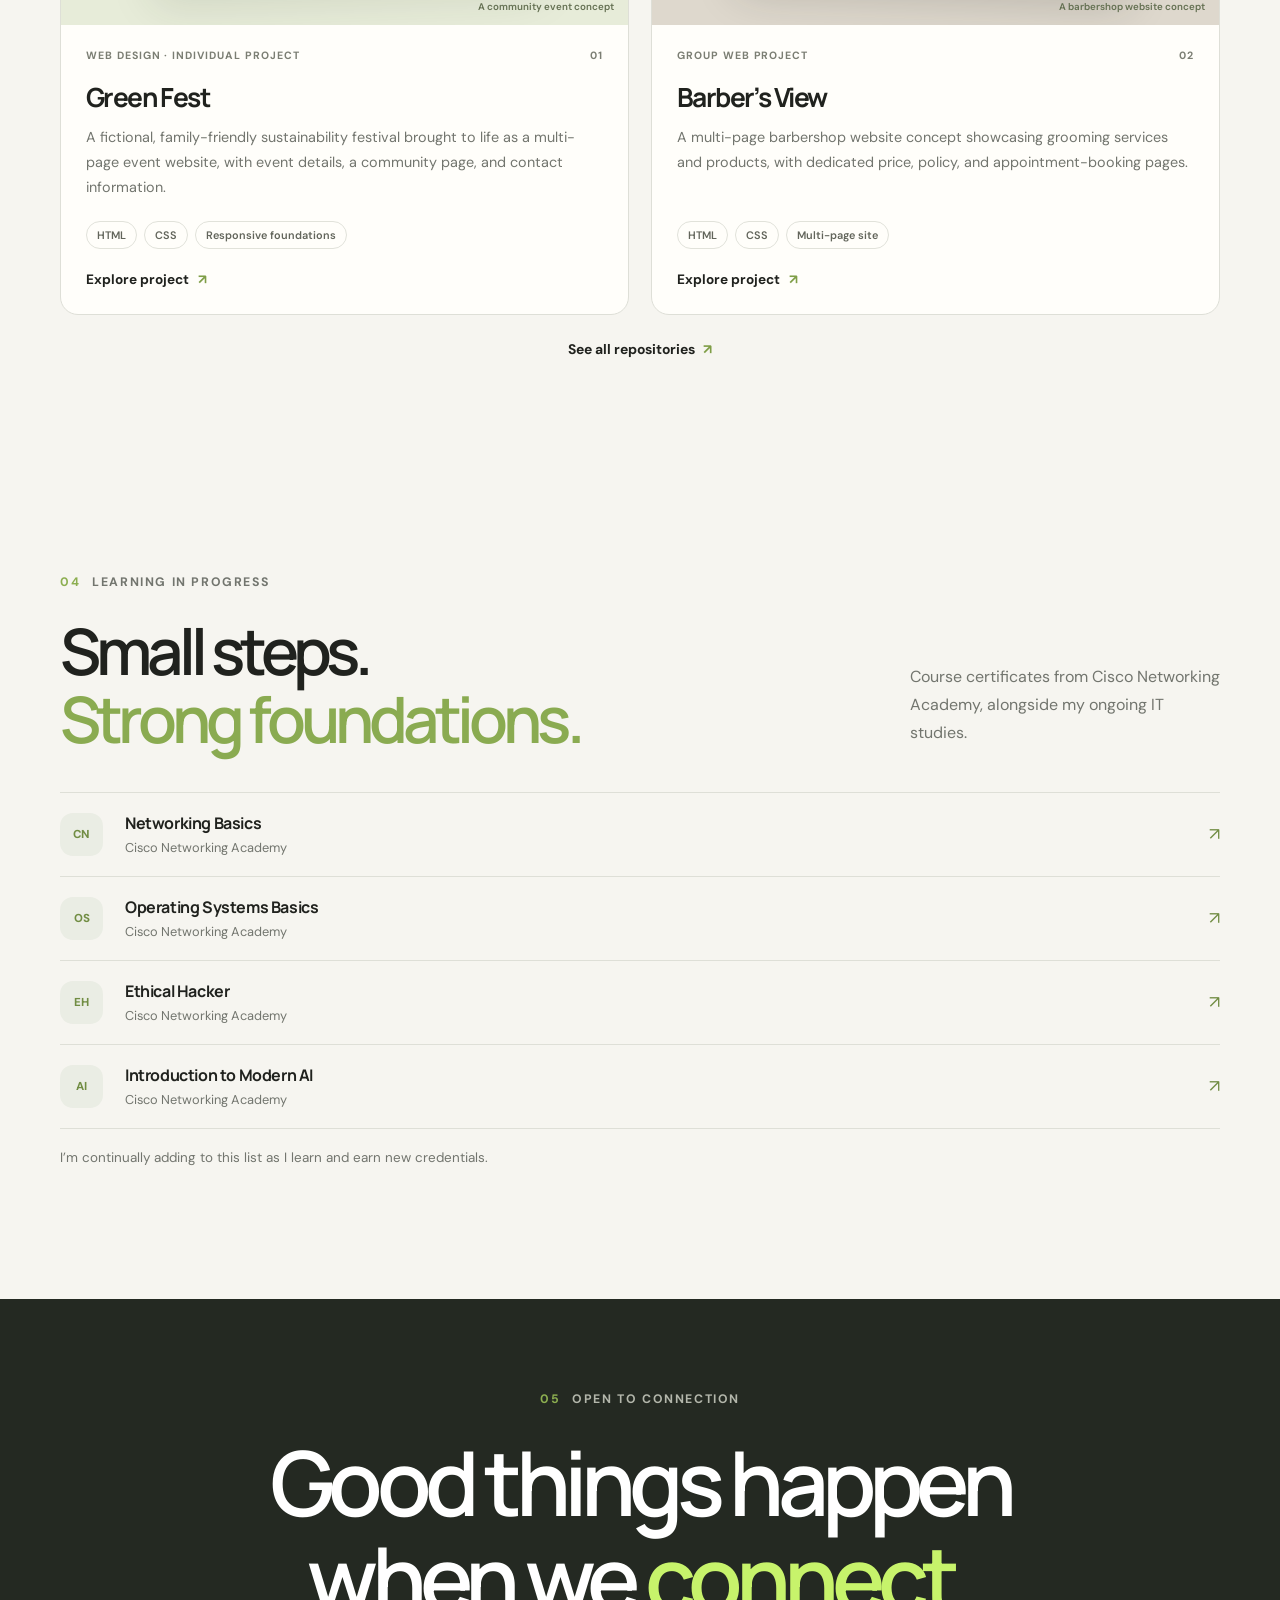
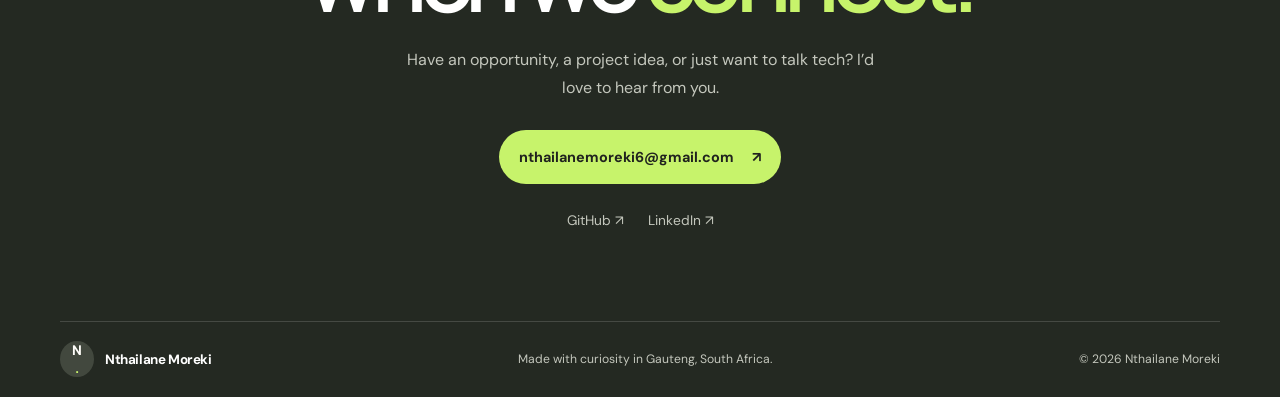
==== commit 1ecf950a: "Update index.html" ====
--- a/index.html
+++ b/index.html
@@ -71,7 +71,7 @@
         <div class="hero-art" aria-label="Portrait of Nthailane Moreki">
           <div class="portrait-frame">
             <img
-              src="assets/portrait.png"
+              src="portrait.png"
               alt="Portrait of Nthailane Moreki"
               width="768"
               height="1024"
@@ -92,8 +92,8 @@
 
       <div class="ticker" aria-label="Areas of interest">
         <div class="ticker-track">
-          <span>Networking</span><i>✳</i><span>Cybersecurity</span><i>✳</i><span>Web development</span><i>✳</i><span>Artificial intelligence</span><i>✳</i>
-          <span>Networking</span><i>✳</i><span>Cybersecurity</span><i>✳</i><span>Web development</span><i>✳</i><span>Artificial intelligence</span><i>✳</i>
+          <span>Networking</span><i></i><span>Cybersecurity</span><i></i><span>Web development</span><i></i><span>Artificial intelligence</span><i></i>
+          <span>Networking</span><i></i><span>Cybersecurity</span><i></i><span>Web development</span><i></i><span>Artificial intelligence</span><i></i>
         </div>
       </div>
 
